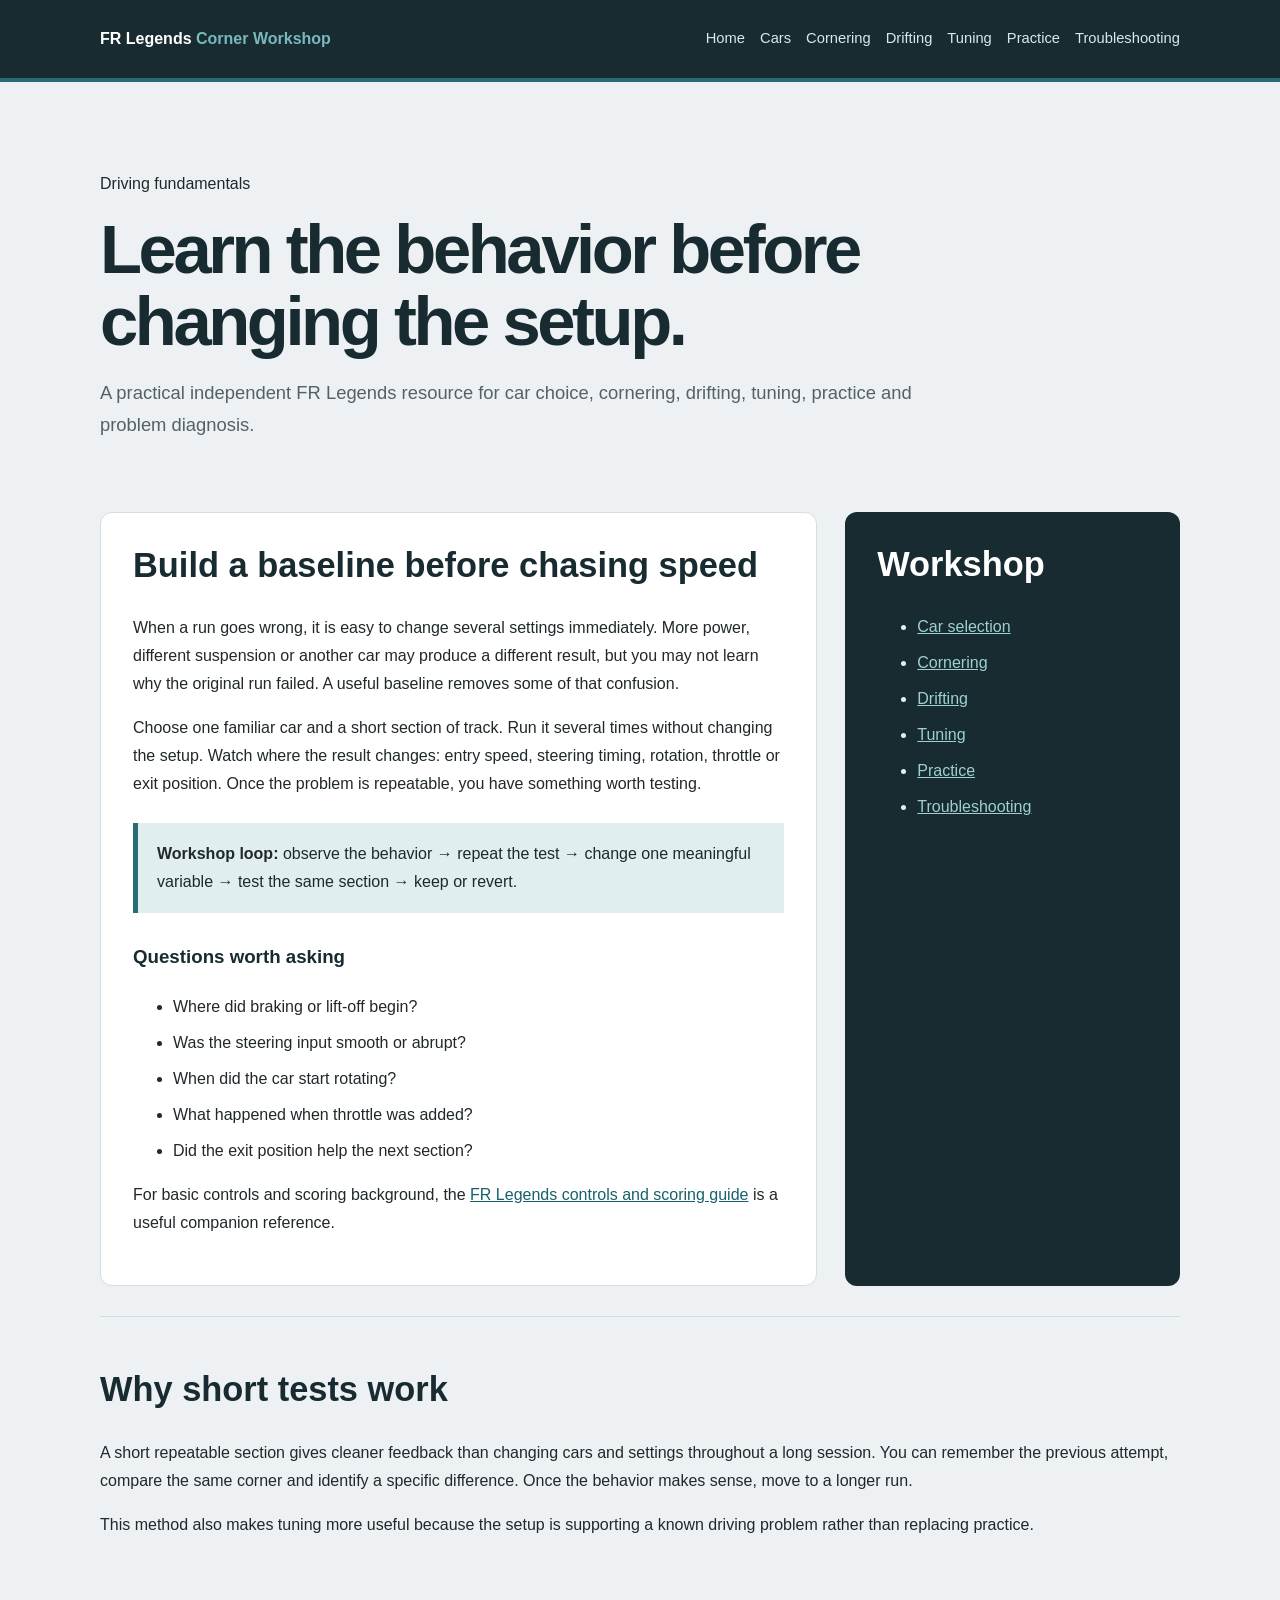
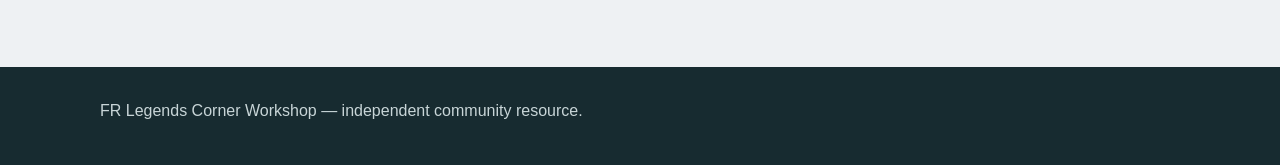
==== index.html @ 6bb600b9 "Add files via upload" ====
<!DOCTYPE html>
<html lang="en">
<head>
    <meta charset="UTF-8">
    <meta name="viewport" content="width=device-width, initial-scale=1.0">
    <title>FR Legends Corner Workshop</title>
    <meta name="description" content="A practical independent FR Legends resource for car choice, cornering, drifting, tuning, practice and problem diagnosis.">
    <link rel="canonical" href="https://fr-legends-corner-workshop.onrender.com/index.html">
    <link rel="stylesheet" href="style.css">
</head>
<body>
<header class="head">
    <div class="wrap top">
        <a class="brand" href="index.html">FR Legends <span>Corner Workshop</span></a>
        <nav aria-label="Main navigation">
            <a href="index.html">Home</a>
            <a href="cars.html">Cars</a>
            <a href="cornering.html">Cornering</a>
            <a href="drifting.html">Drifting</a>
            <a href="tuning.html">Tuning</a>
            <a href="practice.html">Practice</a>
            <a href="troubleshooting.html">Troubleshooting</a>
        </nav>
    </div>
</header>
<main class="wrap">
    <section class="hero">
        <p class="eyebrow">Driving fundamentals</p>
        <h1>Learn the behavior before changing the setup.</h1>
        <p class="lead">A practical independent FR Legends resource for car choice, cornering, drifting, tuning, practice and problem diagnosis.</p>
    </section>
    <div class="grid"><article class="card"><h2>Build a baseline before chasing speed</h2>
<p>When a run goes wrong, it is easy to change several settings immediately. More power, different suspension or another car may produce a different result, but you may not learn why the original run failed. A useful baseline removes some of that confusion.</p>
<p>Choose one familiar car and a short section of track. Run it several times without changing the setup. Watch where the result changes: entry speed, steering timing, rotation, throttle or exit position. Once the problem is repeatable, you have something worth testing.</p>
<div class="note"><strong>Workshop loop:</strong> observe the behavior → repeat the test → change one meaningful variable → test the same section → keep or revert.</div>
<h3>Questions worth asking</h3><ul><li>Where did braking or lift-off begin?</li><li>Was the steering input smooth or abrupt?</li><li>When did the car start rotating?</li><li>What happened when throttle was added?</li><li>Did the exit position help the next section?</li></ul>
<p>For basic controls and scoring background, the <a href="https://frlegendszone.com/fr-legends-controls-scoring-explained/">FR Legends controls and scoring guide</a> is a useful companion reference.</p></article>
<aside class="side"><h2>Workshop</h2><ul><li><a href="cars.html">Car selection</a></li><li><a href="cornering.html">Cornering</a></li><li><a href="drifting.html">Drifting</a></li><li><a href="tuning.html">Tuning</a></li><li><a href="practice.html">Practice</a></li><li><a href="troubleshooting.html">Troubleshooting</a></li></ul></aside></div>
<section class="section"><h2>Why short tests work</h2><p>A short repeatable section gives cleaner feedback than changing cars and settings throughout a long session. You can remember the previous attempt, compare the same corner and identify a specific difference. Once the behavior makes sense, move to a longer run.</p><p>This method also makes tuning more useful because the setup is supporting a known driving problem rather than replacing practice.</p></section>
</main>
<footer>
    <div class="wrap">FR Legends Corner Workshop — independent community resource.</div>
</footer>
</body>
</html>
---- style.css ----
*{box-sizing:border-box}body{margin:0;background:#eef1f3;color:#20282b;font-family:Arial,sans-serif;line-height:1.75}a{color:#17616a}.head{background:#172b30;color:white;border-bottom:4px solid #286b73}.wrap{width:min(1080px,calc(100% - 38px));margin:auto}.top{min-height:78px;display:flex;align-items:center;justify-content:space-between;gap:22px}.brand{color:white;text-decoration:none;font-weight:800}.brand span{color:#78b9be}nav{display:flex;flex-wrap:wrap;gap:15px}nav a{color:#dce7e8;text-decoration:none;font-size:.92rem}.hero{padding:72px 0 52px;max-width:880px}.tag{color:#286b73;font-size:.78rem;font-weight:800;letter-spacing:.15em;text-transform:uppercase}h1{font-size:clamp(2.3rem,6vw,4.3rem);line-height:1.05;letter-spacing:-.05em;margin:10px 0 18px;color:#172b30}h2{font-size:clamp(1.5rem,3vw,2.15rem);line-height:1.2;color:#172b30;margin-top:0}h3{color:#172b30;margin-top:28px}.lead{font-size:1.15rem;color:#536168}.grid{display:grid;grid-template-columns:1.5fr .7fr;gap:28px}.card,.side{border-radius:12px;padding:32px}.card{background:#fff;border:1px solid #d5dde0}.side{background:#172b30;color:#e7eeee}.side h2{color:white}.side a{color:#9ed0d3}.note{background:#e0eef0;border-left:5px solid #286b73;padding:17px 19px;margin:25px 0}.section{padding:52px 0;border-top:1px solid #d5dde0;margin-top:30px}li{margin:8px 0}table{width:100%;border-collapse:collapse;margin:24px 0}th,td{border:1px solid #d5dde0;padding:11px;text-align:left;vertical-align:top}th{background:#f0f4f4}footer{margin-top:60px;background:#172b30;color:#c8d5d7;padding:30px 0 40px}@media(max-width:760px){.top{align-items:flex-start;flex-direction:column;padding:20px 0}.grid{grid-template-columns:1fr}.card,.side{padding:23px}.hero{padding-top:50px}}
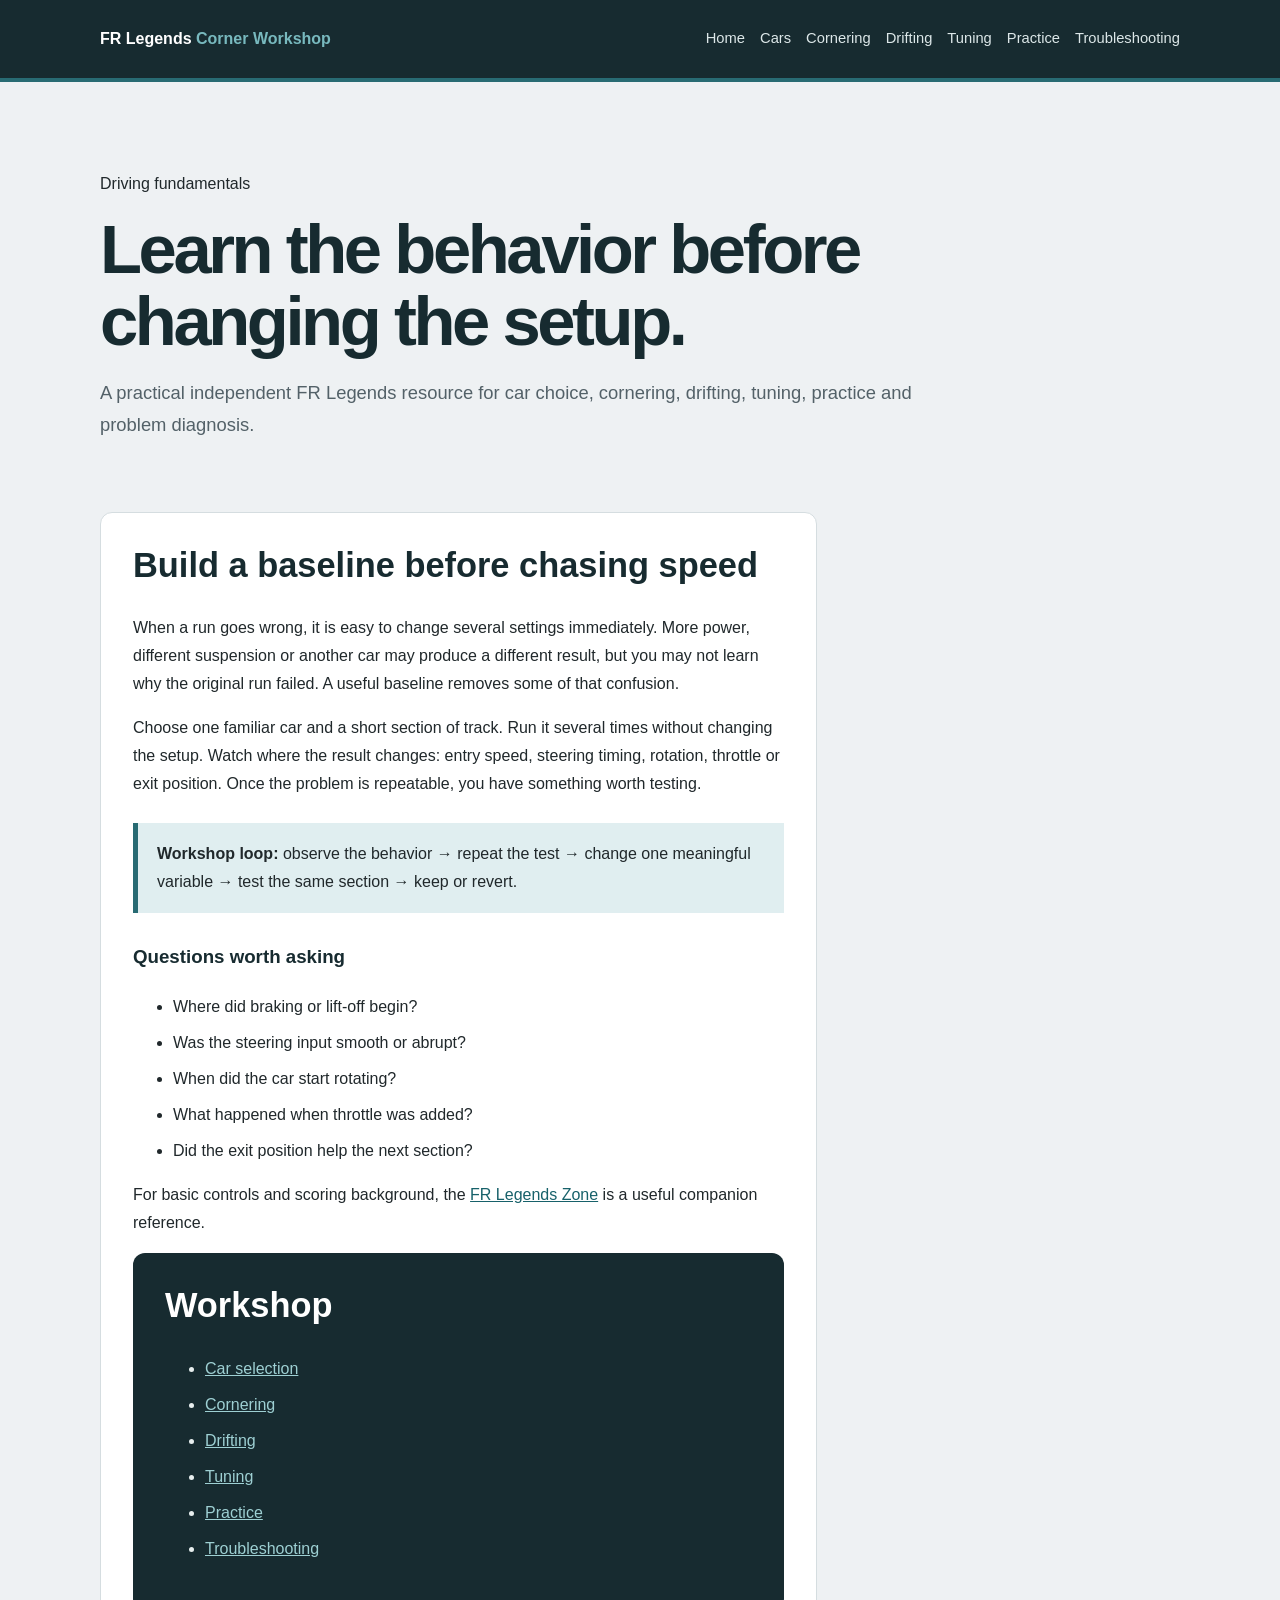
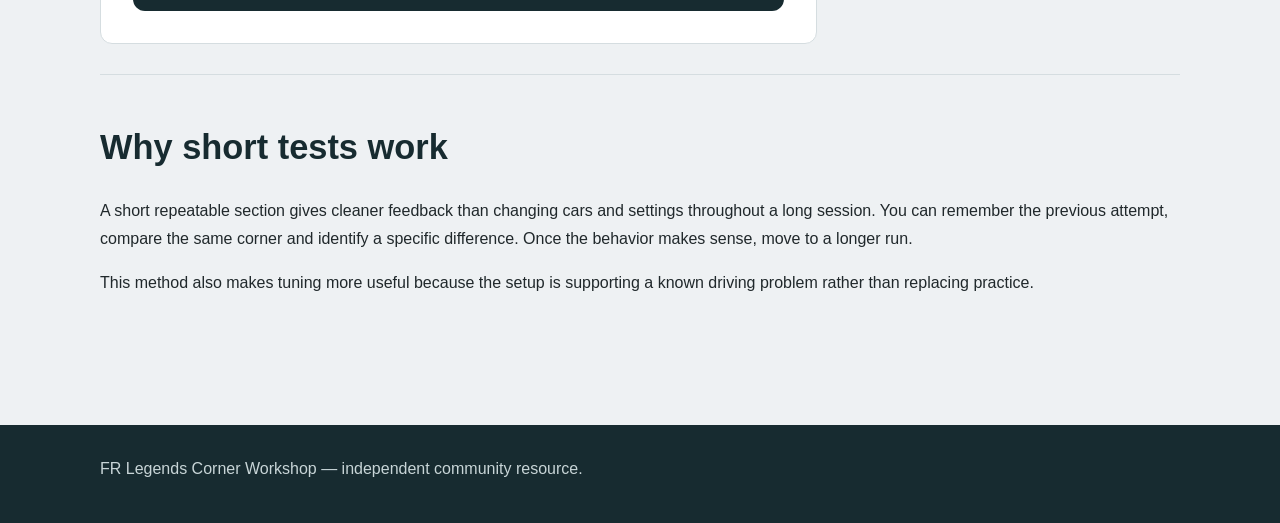
==== commit 4b3db4d4: "Update index.html" ====
--- a/index.html
+++ b/index.html
@@ -3,9 +3,10 @@
 <head>
     <meta charset="UTF-8">
     <meta name="viewport" content="width=device-width, initial-scale=1.0">
+    <meta name="google-site-verification" content="op8aSVxR1ntsd64IsXHsEGKOvv9pbJXl77vVlhNPW1c" />
     <title>FR Legends Corner Workshop</title>
     <meta name="description" content="A practical independent FR Legends resource for car choice, cornering, drifting, tuning, practice and problem diagnosis.">
-    <link rel="canonical" href="https://fr-legends-corner-workshop.onrender.com/index.html">
+    <link rel="canonical" href="https://onrender-pyfl.onrender.com/index.html">
     <link rel="stylesheet" href="style.css">
 </head>
 <body>
@@ -34,7 +35,7 @@
 <p>Choose one familiar car and a short section of track. Run it several times without changing the setup. Watch where the result changes: entry speed, steering timing, rotation, throttle or exit position. Once the problem is repeatable, you have something worth testing.</p>
 <div class="note"><strong>Workshop loop:</strong> observe the behavior → repeat the test → change one meaningful variable → test the same section → keep or revert.</div>
 <h3>Questions worth asking</h3><ul><li>Where did braking or lift-off begin?</li><li>Was the steering input smooth or abrupt?</li><li>When did the car start rotating?</li><li>What happened when throttle was added?</li><li>Did the exit position help the next section?</li></ul>
-<p>For basic controls and scoring background, the <a href="https://frlegendszone.com/fr-legends-controls-scoring-explained/">FR Legends controls and scoring guide</a> is a useful companion reference.</p></article>
+<p>For basic controls and scoring background, the <a href="https://frlegendszone.com/">FR Legends Zone</a> is a useful companion reference.</p>
 <aside class="side"><h2>Workshop</h2><ul><li><a href="cars.html">Car selection</a></li><li><a href="cornering.html">Cornering</a></li><li><a href="drifting.html">Drifting</a></li><li><a href="tuning.html">Tuning</a></li><li><a href="practice.html">Practice</a></li><li><a href="troubleshooting.html">Troubleshooting</a></li></ul></aside></div>
 <section class="section"><h2>Why short tests work</h2><p>A short repeatable section gives cleaner feedback than changing cars and settings throughout a long session. You can remember the previous attempt, compare the same corner and identify a specific difference. Once the behavior makes sense, move to a longer run.</p><p>This method also makes tuning more useful because the setup is supporting a known driving problem rather than replacing practice.</p></section>
 </main>
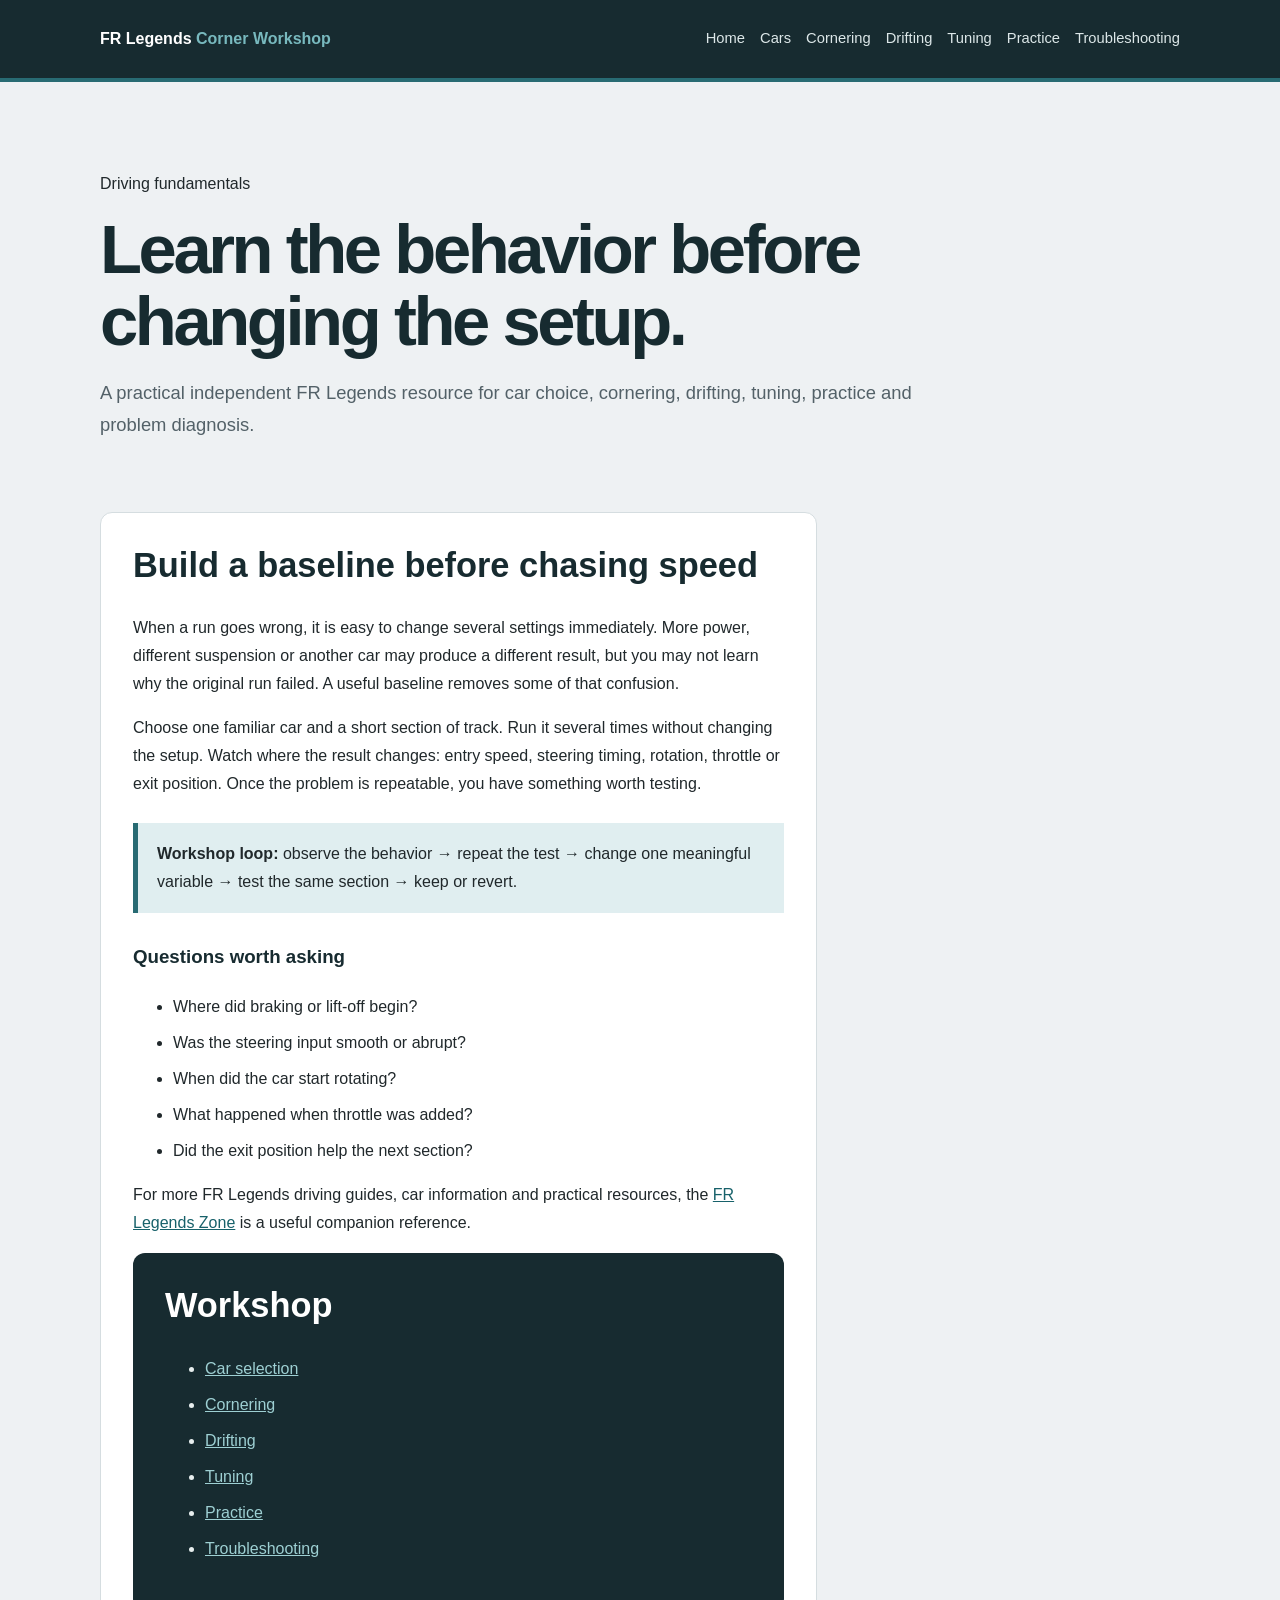
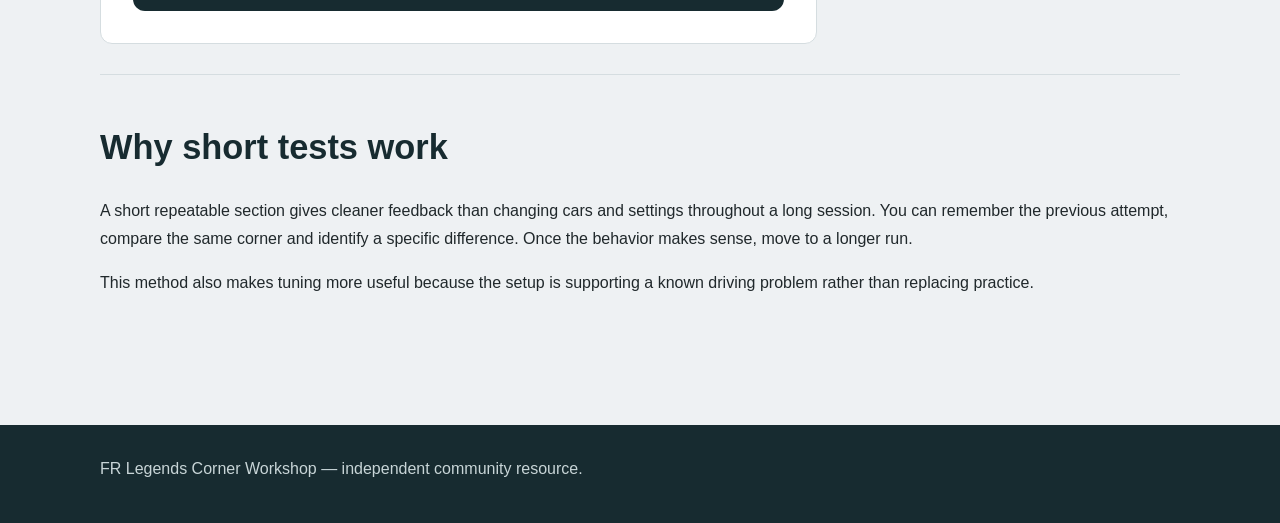
==== commit bccf01e4: "Update index.html" ====
--- a/index.html
+++ b/index.html
@@ -34,8 +34,21 @@
 <p>When a run goes wrong, it is easy to change several settings immediately. More power, different suspension or another car may produce a different result, but you may not learn why the original run failed. A useful baseline removes some of that confusion.</p>
 <p>Choose one familiar car and a short section of track. Run it several times without changing the setup. Watch where the result changes: entry speed, steering timing, rotation, throttle or exit position. Once the problem is repeatable, you have something worth testing.</p>
 <div class="note"><strong>Workshop loop:</strong> observe the behavior → repeat the test → change one meaningful variable → test the same section → keep or revert.</div>
-<h3>Questions worth asking</h3><ul><li>Where did braking or lift-off begin?</li><li>Was the steering input smooth or abrupt?</li><li>When did the car start rotating?</li><li>What happened when throttle was added?</li><li>Did the exit position help the next section?</li></ul>
-<p>For basic controls and scoring background, the <a href="https://frlegendszone.com/">FR Legends Zone</a> is a useful companion reference.</p>
+<h3>Questions worth asking</h3>
+
+<ul>
+    <li>Where did braking or lift-off begin?</li>
+    <li>Was the steering input smooth or abrupt?</li>
+    <li>When did the car start rotating?</li>
+    <li>What happened when throttle was added?</li>
+    <li>Did the exit position help the next section?</li>
+</ul>
+
+<p>
+    For more FR Legends driving guides, car information and practical resources,
+    the <a href="https://frlegendszone.com/">FR Legends Zone</a> is a useful
+    companion reference.
+</p>
 <aside class="side"><h2>Workshop</h2><ul><li><a href="cars.html">Car selection</a></li><li><a href="cornering.html">Cornering</a></li><li><a href="drifting.html">Drifting</a></li><li><a href="tuning.html">Tuning</a></li><li><a href="practice.html">Practice</a></li><li><a href="troubleshooting.html">Troubleshooting</a></li></ul></aside></div>
 <section class="section"><h2>Why short tests work</h2><p>A short repeatable section gives cleaner feedback than changing cars and settings throughout a long session. You can remember the previous attempt, compare the same corner and identify a specific difference. Once the behavior makes sense, move to a longer run.</p><p>This method also makes tuning more useful because the setup is supporting a known driving problem rather than replacing practice.</p></section>
 </main>
